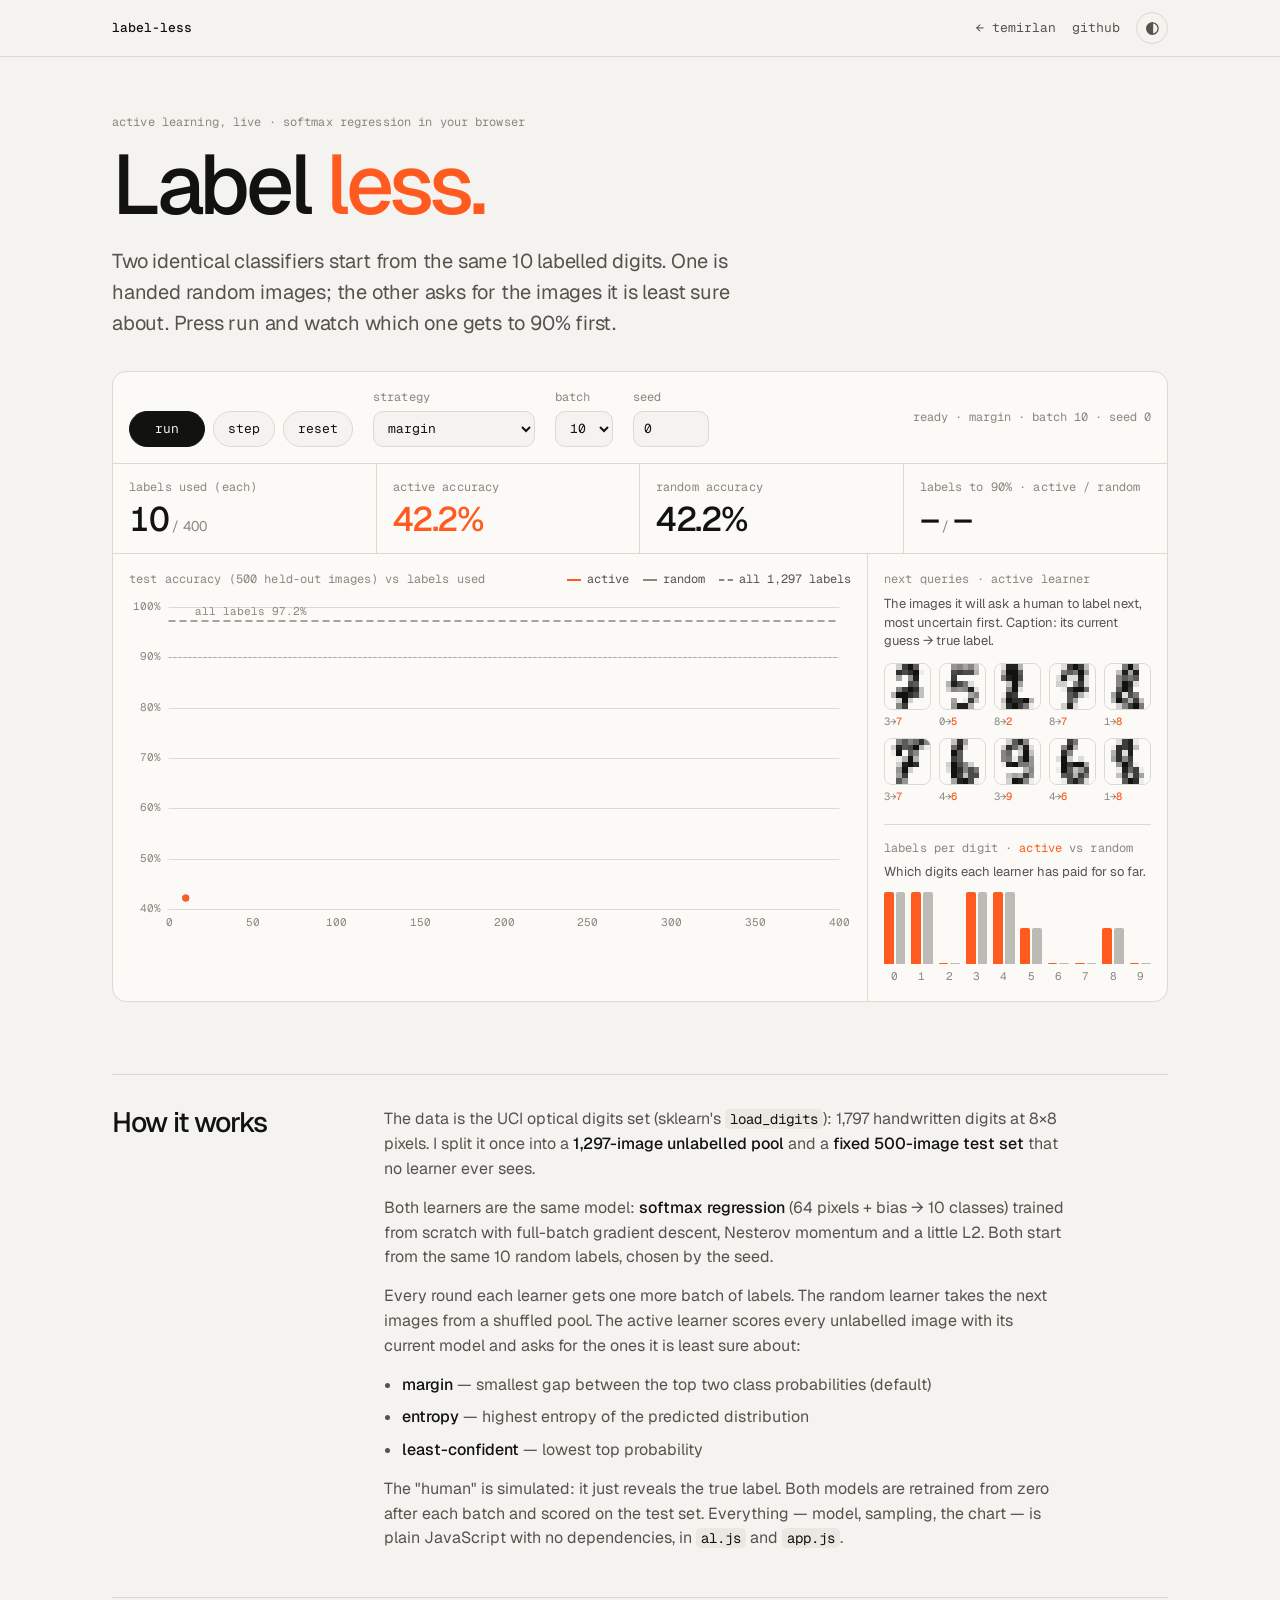
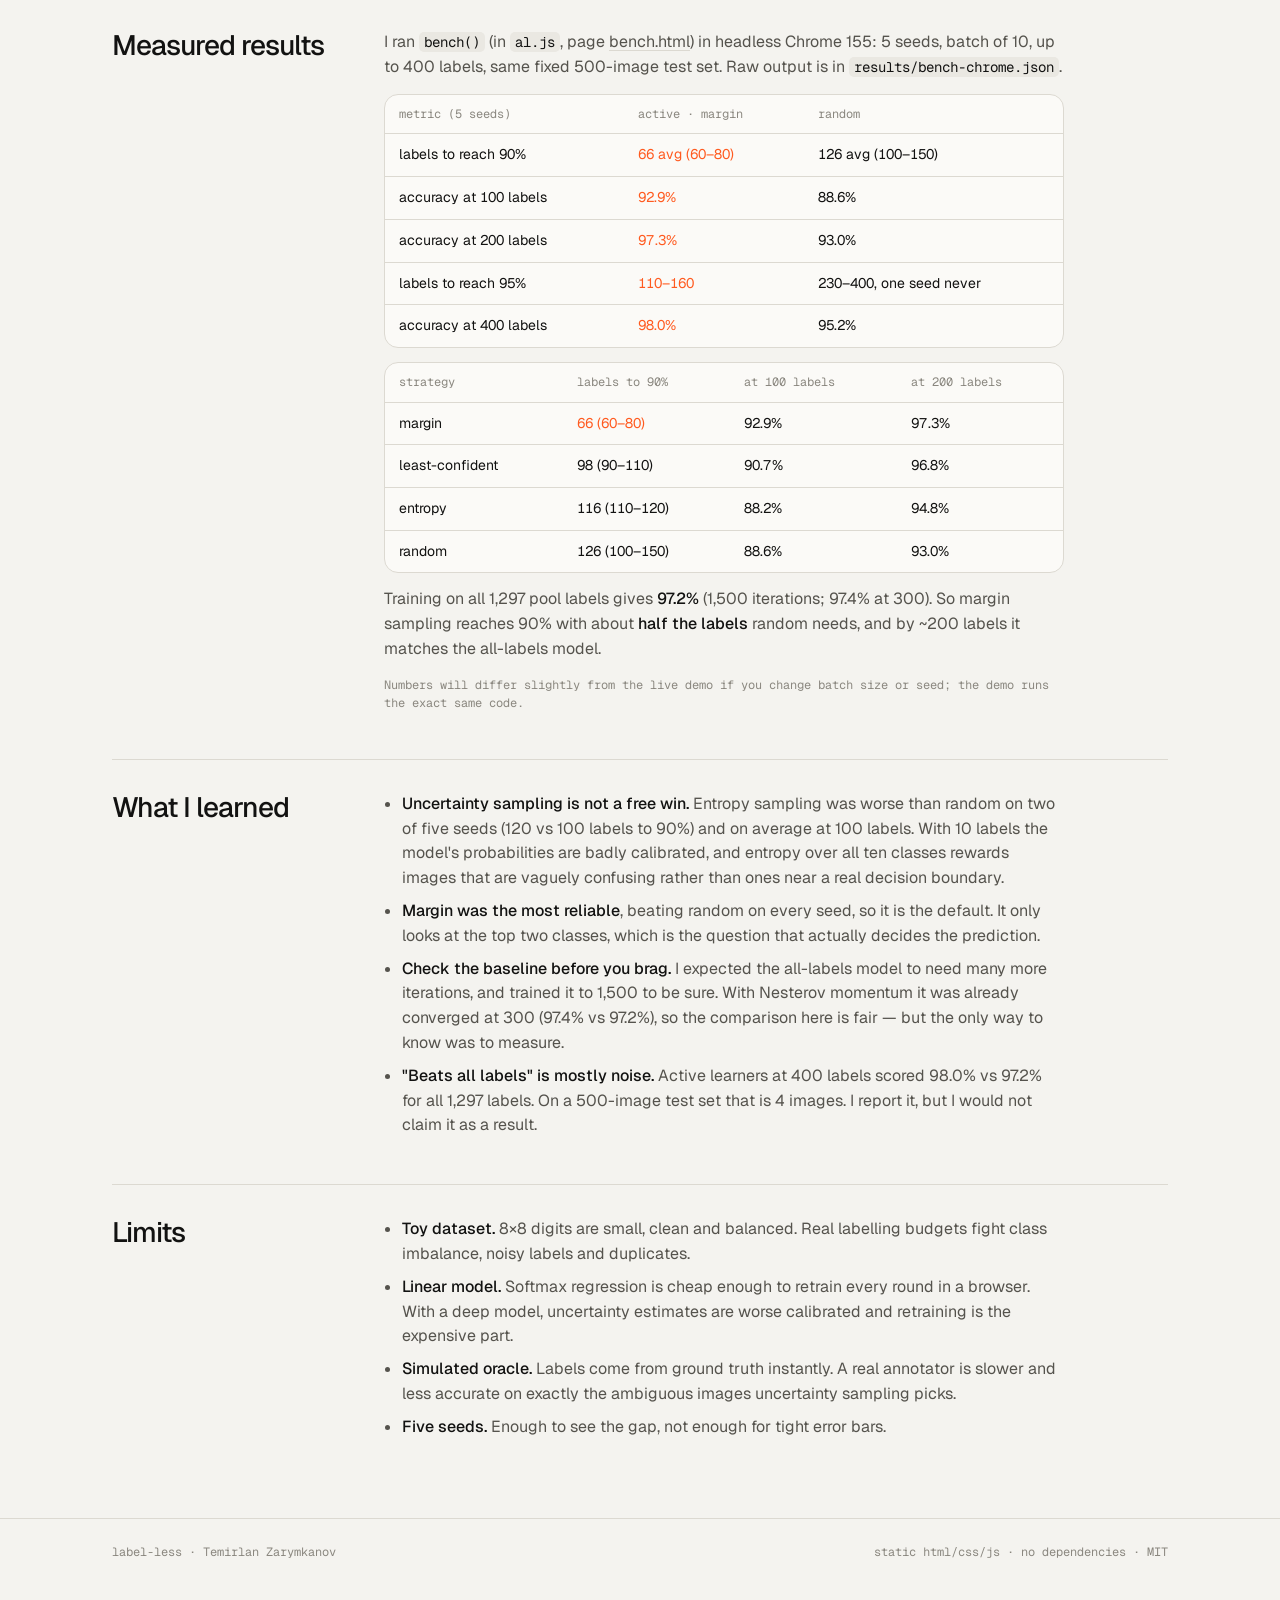
==== index.html @ 9a7c9ea3 "Label Less: active learning vs random sampling, live in the browser Softmax regression and margin/en" ====
<!doctype html>
<html lang="en">
<head>
<meta charset="utf-8">
<meta name="viewport" content="width=device-width, initial-scale=1">
<title>Label Less — active learning, live</title>
<meta name="description" content="Two identical classifiers start from the same 10 labels. One gets random images, the other asks for the ones it is least sure about. Watch the curves in your browser.">
<link rel="preconnect" href="https://fonts.googleapis.com">
<link rel="preconnect" href="https://fonts.gstatic.com" crossorigin>
<link href="https://fonts.googleapis.com/css2?family=Geist:wght@400;500;600&family=Geist+Mono:wght@400;500&display=swap" rel="stylesheet">
<link rel="stylesheet" href="style.css">
<script>
  try { var t = localStorage.getItem('theme'); if (t === 'light' || t === 'dark') document.documentElement.setAttribute('data-theme', t); } catch (e) {}
</script>
</head>
<body>

<header class="top">
  <div class="wrap">
    <span class="name">label-less</span>
    <nav>
      <a href="https://temirlanzzz.github.io">← temirlan</a>
      <a href="https://github.com/temirlanzzz/label-less">github</a>
      <button class="theme" id="theme" type="button" aria-label="Toggle colour theme">
        <svg viewBox="0 0 16 16" fill="none" stroke="currentColor" stroke-width="1.4"><circle cx="8" cy="8" r="6"/><path d="M8 2a6 6 0 0 0 0 12z" fill="currentColor"/></svg>
      </button>
    </nav>
  </div>
</header>

<main>
  <section class="hero wrap">
    <div class="label">active learning, live · softmax regression in your browser</div>
    <h1>Label <em>less.</em></h1>
    <p>Two identical classifiers start from the same 10 labelled digits. One is handed random images; the other asks for the images it is least sure about. Press run and watch which one gets to 90% first.</p>
  </section>

  <section class="wrap" aria-label="Live demo">
    <div class="demo">
      <div class="controls">
        <div class="btns">
          <button class="b primary" id="run" type="button" disabled>run</button>
          <button class="b" id="step" type="button" disabled>step</button>
          <button class="b" id="reset" type="button" disabled>reset</button>
        </div>
        <label class="field"><span class="label">strategy</span>
          <select id="strategy">
            <option value="margin">margin</option>
            <option value="entropy">entropy</option>
            <option value="least">least-confident</option>
          </select>
        </label>
        <label class="field"><span class="label">batch</span>
          <select id="batch">
            <option value="5">5</option>
            <option value="10" selected>10</option>
            <option value="20">20</option>
          </select>
        </label>
        <label class="field"><span class="label">seed</span>
          <input id="seed" type="number" min="0" max="9999" step="1" value="0" inputmode="numeric">
        </label>
        <div class="status" id="status">loading 1,797 digits…</div>
      </div>

      <div class="tiles">
        <div class="tile"><div class="label">labels used (each)</div><div class="v" id="t-labels">–</div></div>
        <div class="tile"><div class="label">active accuracy</div><div class="v acc" id="t-active">–</div></div>
        <div class="tile"><div class="label">random accuracy</div><div class="v" id="t-random">–</div></div>
        <div class="tile"><div class="label">labels to 90% · active / random</div><div class="v" id="t-90">–</div></div>
      </div>

      <div class="stage">
        <div class="chartbox">
          <div class="head">
            <span class="label">test accuracy (500 held-out images) vs labels used</span>
            <div class="legend">
              <span class="la"><i></i>active</span>
              <span class="lr"><i></i>random</span>
              <span class="lb"><i></i>all 1,297 labels</span>
            </div>
          </div>
          <canvas id="chart" role="img" aria-label="Accuracy versus number of labels for the active and random learners"></canvas>
        </div>
        <aside class="queries">
          <div class="label">next queries · active learner</div>
          <p>The images it will ask a human to label next, most uncertain first. Caption: its current guess → true label.</p>
          <div class="grid" id="grid"></div>
          <div class="classes">
            <div class="label">labels per digit · <span style="color:var(--accent)">active</span> vs random</div>
            <p>Which digits each learner has paid for so far.</p>
            <div class="bars" id="bars"></div>
            <div class="bars-x"><span>0</span><span>1</span><span>2</span><span>3</span><span>4</span><span>5</span><span>6</span><span>7</span><span>8</span><span>9</span></div>
          </div>
        </aside>
      </div>
    </div>
  </section>

  <section class="writeup wrap">
    <div class="sec">
      <h2>How it works</h2>
      <div class="body">
        <p>The data is the UCI optical digits set (sklearn's <code>load_digits</code>): 1,797 handwritten digits at 8×8 pixels. I split it once into a <strong>1,297-image unlabelled pool</strong> and a <strong>fixed 500-image test set</strong> that no learner ever sees.</p>
        <p>Both learners are the same model: <strong>softmax regression</strong> (64 pixels + bias → 10 classes) trained from scratch with full-batch gradient descent, Nesterov momentum and a little L2. Both start from the same 10 random labels, chosen by the seed.</p>
        <p>Every round each learner gets one more batch of labels. The random learner takes the next images from a shuffled pool. The active learner scores every unlabelled image with its current model and asks for the ones it is least sure about:</p>
        <ul>
          <li><strong>margin</strong> — smallest gap between the top two class probabilities (default)</li>
          <li><strong>entropy</strong> — highest entropy of the predicted distribution</li>
          <li><strong>least-confident</strong> — lowest top probability</li>
        </ul>
        <p>The "human" is simulated: it just reveals the true label. Both models are retrained from zero after each batch and scored on the test set. Everything — model, sampling, the chart — is plain JavaScript with no dependencies, in <code>al.js</code> and <code>app.js</code>.</p>
      </div>
    </div>

    <div class="sec">
      <h2>Measured results</h2>
      <div class="body" id="results">
        <p>I ran <code>bench()</code> (in <code>al.js</code>, page <a href="bench.html">bench.html</a>) in headless Chrome 155: 5 seeds, batch of 10, up to 400 labels, same fixed 500-image test set. Raw output is in <code>results/bench-chrome.json</code>.</p>
        <div class="tablewrap"><table>
          <thead><tr><th>metric (5 seeds)</th><th>active · margin</th><th>random</th></tr></thead>
          <tbody>
            <tr><td>labels to reach 90%</td><td class="hl">66 avg (60–80)</td><td>126 avg (100–150)</td></tr>
            <tr><td>accuracy at 100 labels</td><td class="hl">92.9%</td><td>88.6%</td></tr>
            <tr><td>accuracy at 200 labels</td><td class="hl">97.3%</td><td>93.0%</td></tr>
            <tr><td>labels to reach 95%</td><td class="hl">110–160</td><td>230–400, one seed never</td></tr>
            <tr><td>accuracy at 400 labels</td><td class="hl">98.0%</td><td>95.2%</td></tr>
          </tbody>
        </table></div>
        <div class="tablewrap"><table>
          <thead><tr><th>strategy</th><th>labels to 90%</th><th>at 100 labels</th><th>at 200 labels</th></tr></thead>
          <tbody>
            <tr><td>margin</td><td class="hl">66 (60–80)</td><td>92.9%</td><td>97.3%</td></tr>
            <tr><td>least-confident</td><td>98 (90–110)</td><td>90.7%</td><td>96.8%</td></tr>
            <tr><td>entropy</td><td>116 (110–120)</td><td>88.2%</td><td>94.8%</td></tr>
            <tr><td>random</td><td>126 (100–150)</td><td>88.6%</td><td>93.0%</td></tr>
          </tbody>
        </table></div>
        <p>Training on all 1,297 pool labels gives <strong>97.2%</strong> (1,500 iterations; 97.4% at 300). So margin sampling reaches 90% with about <strong>half the labels</strong> random needs, and by ~200 labels it matches the all-labels model.</p>
        <p class="note">Numbers will differ slightly from the live demo if you change batch size or seed; the demo runs the exact same code.</p>
      </div>
    </div>

    <div class="sec">
      <h2>What I learned</h2>
      <div class="body" id="learned">
        <ul>
          <li><strong>Uncertainty sampling is not a free win.</strong> Entropy sampling was worse than random on two of five seeds (120 vs 100 labels to 90%) and on average at 100 labels. With 10 labels the model's probabilities are badly calibrated, and entropy over all ten classes rewards images that are vaguely confusing rather than ones near a real decision boundary.</li>
          <li><strong>Margin was the most reliable</strong>, beating random on every seed, so it is the default. It only looks at the top two classes, which is the question that actually decides the prediction.</li>
          <li><strong>Check the baseline before you brag.</strong> I expected the all-labels model to need many more iterations, and trained it to 1,500 to be sure. With Nesterov momentum it was already converged at 300 (97.4% vs 97.2%), so the comparison here is fair — but the only way to know was to measure.</li>
          <li><strong>"Beats all labels" is mostly noise.</strong> Active learners at 400 labels scored 98.0% vs 97.2% for all 1,297 labels. On a 500-image test set that is 4 images. I report it, but I would not claim it as a result.</li>
        </ul>
      </div>
    </div>

    <div class="sec">
      <h2>Limits</h2>
      <div class="body">
        <ul>
          <li><strong>Toy dataset.</strong> 8×8 digits are small, clean and balanced. Real labelling budgets fight class imbalance, noisy labels and duplicates.</li>
          <li><strong>Linear model.</strong> Softmax regression is cheap enough to retrain every round in a browser. With a deep model, uncertainty estimates are worse calibrated and retraining is the expensive part.</li>
          <li><strong>Simulated oracle.</strong> Labels come from ground truth instantly. A real annotator is slower and less accurate on exactly the ambiguous images uncertainty sampling picks.</li>
          <li><strong>Five seeds.</strong> Enough to see the gap, not enough for tight error bars.</li>
        </ul>
      </div>
    </div>
  </section>
</main>

<footer>
  <div class="wrap">
    <span>label-less · Temirlan Zarymkanov</span>
    <span>static html/css/js · no dependencies · MIT</span>
  </div>
</footer>

<script src="al.js"></script>
<script src="app.js"></script>
</body>
</html>
---- style.css ----
:root {
  --bg: #f4f3ef; --surface: #eae8e2; --card: #fbfaf7;
  --ink: #121211; --ink-2: #55534d; --ink-3: #8a877f;
  --line: #dcd9d1; --accent: #ff5a1f;
  --random: #8a877f;
  --radius: 14px;
  --sans: 'Geist', ui-sans-serif, system-ui, -apple-system, 'Segoe UI', sans-serif;
  --mono: 'Geist Mono', ui-monospace, 'SFMono-Regular', Menlo, Consolas, monospace;
  color-scheme: light;
}
@media (prefers-color-scheme: dark) {
  :root:not([data-theme="light"]) {
    --bg: #0d0d0c; --surface: #171715; --card: #121211;
    --ink: #ecebe6; --ink-2: #a3a199; --ink-3: #6f6d67;
    --line: #262623; --accent: #ff6a33; --random: #8a877f;
    color-scheme: dark;
  }
}
:root[data-theme="dark"] {
  --bg: #0d0d0c; --surface: #171715; --card: #121211;
  --ink: #ecebe6; --ink-2: #a3a199; --ink-3: #6f6d67;
  --line: #262623; --accent: #ff6a33; --random: #8a877f;
  color-scheme: dark;
}

* { box-sizing: border-box; }
html { -webkit-text-size-adjust: 100%; }
body {
  margin: 0; background: var(--bg); color: var(--ink);
  font-family: var(--sans); font-size: 16px; line-height: 1.55;
  -webkit-font-smoothing: antialiased;
}
a { color: inherit; text-decoration-color: var(--line); text-underline-offset: 3px; }
a:hover { text-decoration-color: var(--accent); }
.wrap { max-width: 1120px; margin: 0 auto; padding: 0 16px; }
@media (min-width: 720px) { .wrap { padding: 0 32px; } }

.mono, .label { font-family: var(--mono); }
.label { font-size: 12px; text-transform: lowercase; letter-spacing: 0.01em; color: var(--ink-3); }

/* top bar */
.top { border-bottom: 1px solid var(--line); }
.top .wrap { display: flex; align-items: center; gap: 16px; height: 56px; }
.top .name { font-family: var(--mono); font-size: 13px; font-weight: 500; }
.top nav { margin-left: auto; display: flex; align-items: center; gap: 16px; font-family: var(--mono); font-size: 13px; color: var(--ink-2); }
.top nav a { text-decoration: none; }
.top nav a:hover { color: var(--ink); }
.theme {
  width: 32px; height: 32px; border-radius: 50%; border: 1px solid var(--line);
  background: transparent; color: var(--ink-2); cursor: pointer; display: grid; place-items: center; padding: 0;
}
.theme:hover { color: var(--ink); border-color: var(--ink-3); }
.theme svg { width: 15px; height: 15px; }

/* hero */
.hero { padding-top: 56px; padding-bottom: 32px; }
.hero h1 {
  font-size: clamp(40px, 8vw, 84px); font-weight: 500; letter-spacing: -0.045em; line-height: 0.98; margin: 12px 0 20px;
}
.hero h1 em { font-style: normal; color: var(--accent); }
.hero p { max-width: 640px; font-size: clamp(17px, 2.1vw, 20px); color: var(--ink-2); margin: 0; letter-spacing: -0.01em; }

/* demo */
.demo { background: var(--card); border: 1px solid var(--line); border-radius: var(--radius); overflow: hidden; }
.controls { display: flex; flex-wrap: wrap; gap: 12px 20px; align-items: end; padding: 16px; border-bottom: 1px solid var(--line); }
.btns { display: flex; gap: 8px; flex-wrap: wrap; }
button.b {
  font-family: var(--mono); font-size: 13px; text-transform: lowercase;
  height: 36px; padding: 0 14px; border-radius: 999px; cursor: pointer;
  border: 1px solid var(--line); background: var(--bg); color: var(--ink);
}
button.b:hover { border-color: var(--ink-3); }
button.b.primary { background: var(--ink); color: var(--bg); border-color: var(--ink); min-width: 76px; }
button.b:disabled { opacity: 0.4; cursor: default; }
.field { display: flex; flex-direction: column; gap: 4px; }
.field select, .field input {
  font-family: var(--mono); font-size: 13px; height: 36px; padding: 0 10px; border-radius: 10px;
  border: 1px solid var(--line); background: var(--bg); color: var(--ink);
}
.field input { width: 76px; }
.field select:focus, .field input:focus, button.b:focus-visible, .theme:focus-visible { outline: 2px solid var(--accent); outline-offset: 2px; }
.status { margin-left: auto; font-family: var(--mono); font-size: 12px; color: var(--ink-3); align-self: center; }
@media (max-width: 719px) { .status { margin-left: 0; width: 100%; } }

.tiles { display: grid; grid-template-columns: repeat(2, 1fr); border-bottom: 1px solid var(--line); }
@media (min-width: 720px) { .tiles { grid-template-columns: repeat(4, 1fr); } }
.tile { padding: 14px 16px; border-right: 1px solid var(--line); border-bottom: 1px solid var(--line); min-width: 0; }
.tile:nth-child(2n) { border-right: 0; }
.tile:nth-last-child(-n+2) { border-bottom: 0; }
@media (min-width: 720px) {
  .tile { border-bottom: 0; }
  .tile:nth-child(2n) { border-right: 1px solid var(--line); }
  .tile:last-child { border-right: 0; }
}
.tile .v { font-size: clamp(24px, 3.4vw, 34px); font-weight: 500; letter-spacing: -0.04em; line-height: 1.15; margin-top: 4px; font-variant-numeric: tabular-nums; }
.tile .v small { font-size: 14px; color: var(--ink-3); letter-spacing: 0; font-weight: 400; }
.tile .v.acc { color: var(--accent); }

.stage { display: grid; grid-template-columns: 1fr; }
@media (min-width: 900px) { .stage { grid-template-columns: minmax(0, 1fr) 300px; } }
.chartbox { padding: 16px; min-width: 0; }
.chartbox .head { display: flex; justify-content: space-between; align-items: baseline; gap: 12px; flex-wrap: wrap; margin-bottom: 8px; }
.legend { display: flex; gap: 14px; flex-wrap: wrap; font-family: var(--mono); font-size: 12px; color: var(--ink-2); }
.legend i { display: inline-block; width: 14px; height: 0; border-top: 2px solid; vertical-align: middle; margin-right: 6px; }
.legend .la i { border-color: var(--accent); }
.legend .lr i { border-color: var(--random); }
.legend .lb i { border-color: var(--ink-3); border-top-style: dashed; }
canvas#chart { width: 100%; height: 340px; display: block; }
@media (max-width: 719px) { canvas#chart { height: 260px; } }

.queries { padding: 16px; border-top: 1px solid var(--line); }
@media (min-width: 900px) { .queries { border-top: 0; border-left: 1px solid var(--line); } }
.queries p { font-size: 13px; color: var(--ink-2); margin: 6px 0 12px; line-height: 1.45; }
.grid { display: grid; grid-template-columns: repeat(5, 1fr); gap: 8px; }
.cell { min-width: 0; }
.cell canvas { width: 100%; aspect-ratio: 1; display: block; border-radius: 8px; border: 1px solid var(--line); image-rendering: pixelated; background: var(--bg); }
.cell .cap { font-family: var(--mono); font-size: 10.5px; color: var(--ink-3); margin-top: 3px; white-space: nowrap; overflow: hidden; text-overflow: ellipsis; }
.cell .cap b { color: var(--ink); font-weight: 500; }
.cell .cap .x { color: var(--accent); }

/* write-up */
.writeup { padding-top: 72px; padding-bottom: 32px; }
.sec { display: grid; grid-template-columns: 1fr; gap: 8px 32px; padding: 32px 0; border-top: 1px solid var(--line); }
@media (min-width: 900px) { .sec { grid-template-columns: 240px minmax(0, 1fr); } }
.sec h2 { font-size: 28px; font-weight: 500; letter-spacing: -0.035em; line-height: 1.1; margin: 0; }
.sec .body { max-width: 680px; color: var(--ink-2); }
.sec .body p { margin: 0 0 14px; }
.sec .body strong { color: var(--ink); font-weight: 500; }
.sec .body ul { margin: 0 0 14px; padding-left: 18px; }
.sec .body li { margin-bottom: 8px; }
.sec code { font-family: var(--mono); font-size: 0.88em; background: var(--surface); padding: 1px 5px; border-radius: 5px; color: var(--ink); }
.tablewrap { overflow-x: auto; border: 1px solid var(--line); border-radius: var(--radius); background: var(--card); margin-bottom: 14px; }
table { border-collapse: collapse; width: 100%; font-size: 14px; }
th, td { text-align: left; padding: 10px 14px; border-bottom: 1px solid var(--line); white-space: nowrap; }
tr:last-child td { border-bottom: 0; }
th { font-family: var(--mono); font-weight: 400; font-size: 12px; color: var(--ink-3); text-transform: lowercase; }
td { color: var(--ink); font-variant-numeric: tabular-nums; }
td.hl { color: var(--accent); }
.note { font-family: var(--mono); font-size: 12px; color: var(--ink-3); }

footer { border-top: 1px solid var(--line); padding: 24px 0 40px; font-family: var(--mono); font-size: 12px; color: var(--ink-3); }
footer .wrap { display: flex; justify-content: space-between; gap: 12px; flex-wrap: wrap; }

.classes { margin-top: 20px; padding-top: 14px; border-top: 1px solid var(--line); }
.classes p { margin: 6px 0 10px; }
.bars { display: grid; grid-template-columns: repeat(10, 1fr); gap: 6px; align-items: end; height: 72px; }
.bar { display: flex; gap: 2px; align-items: end; height: 100%; }
.bar i { flex: 1; display: block; min-height: 1px; border-radius: 2px 2px 0 0; }
.bar i.a { background: var(--accent); }
.bar i.r { background: var(--random); opacity: 0.55; }
.bars-x { display: grid; grid-template-columns: repeat(10, 1fr); gap: 6px; font-family: var(--mono); font-size: 11px; color: var(--ink-3); text-align: center; margin-top: 4px; }
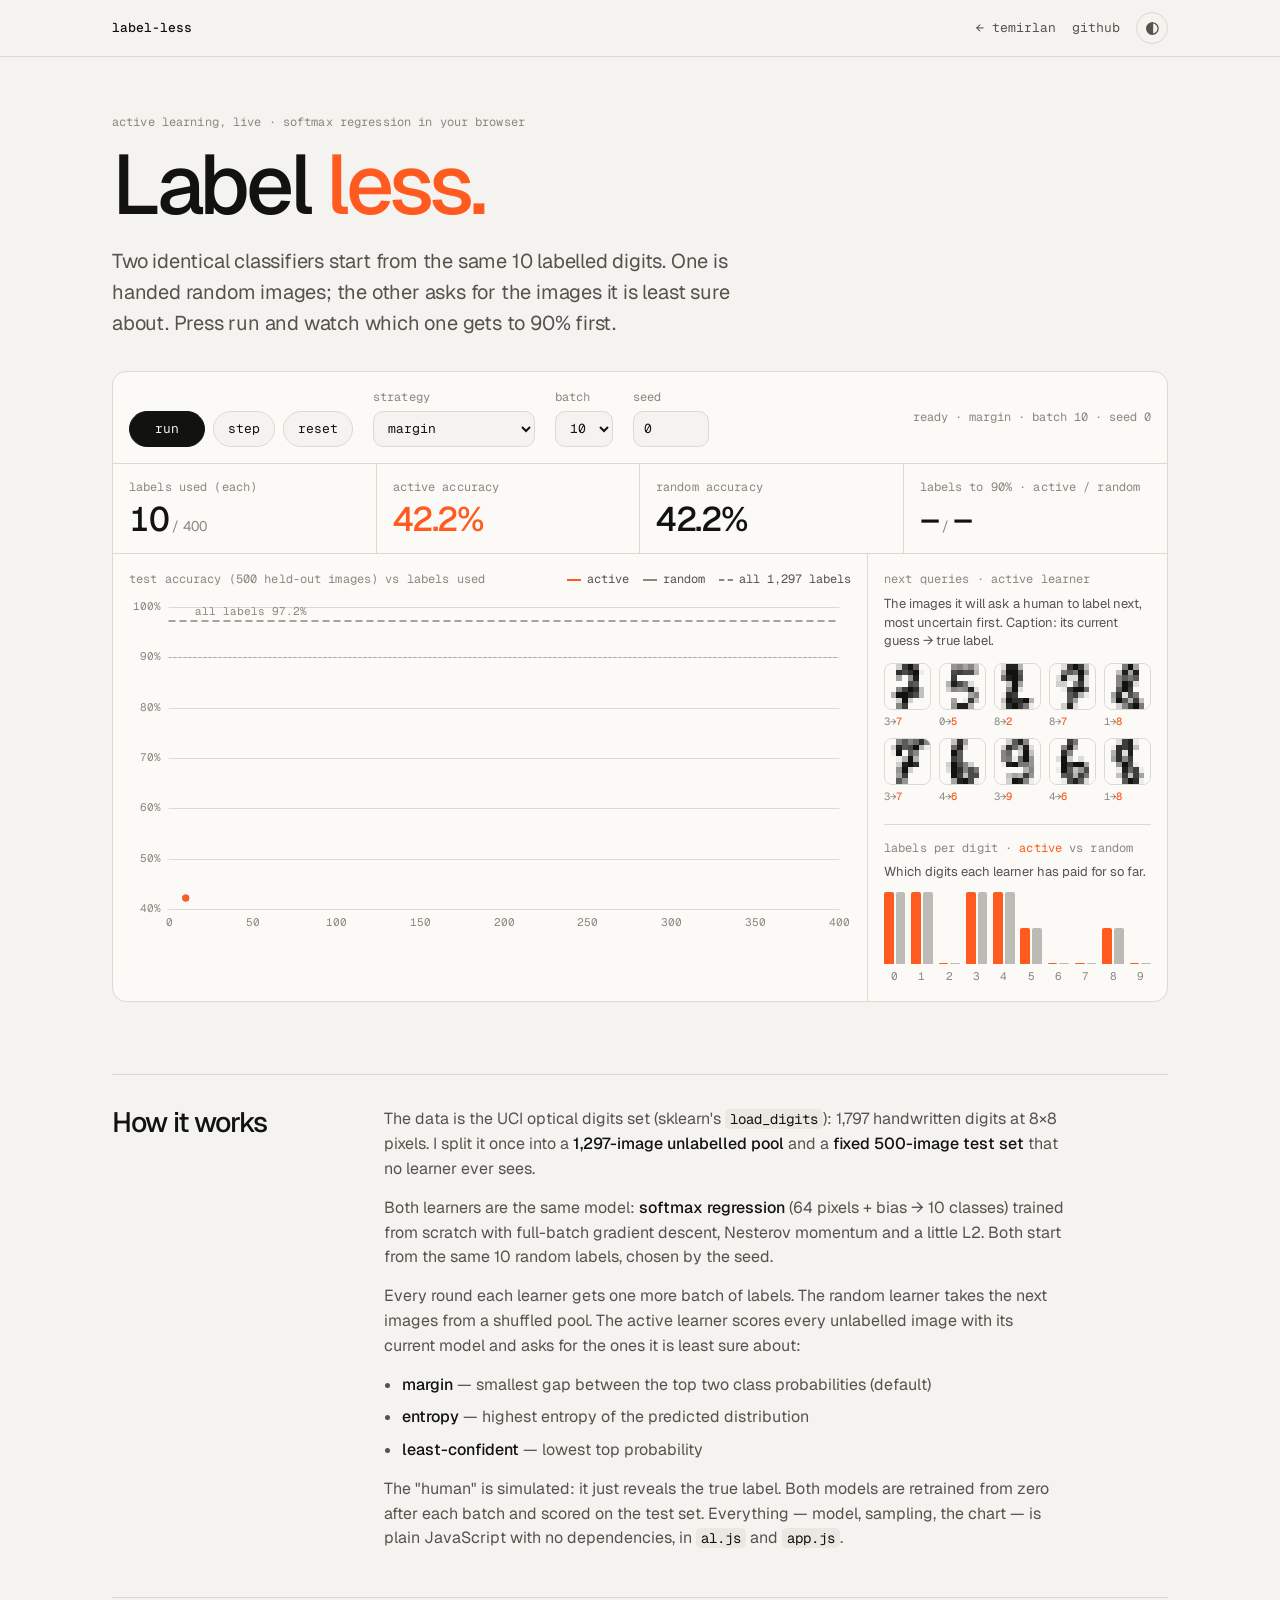
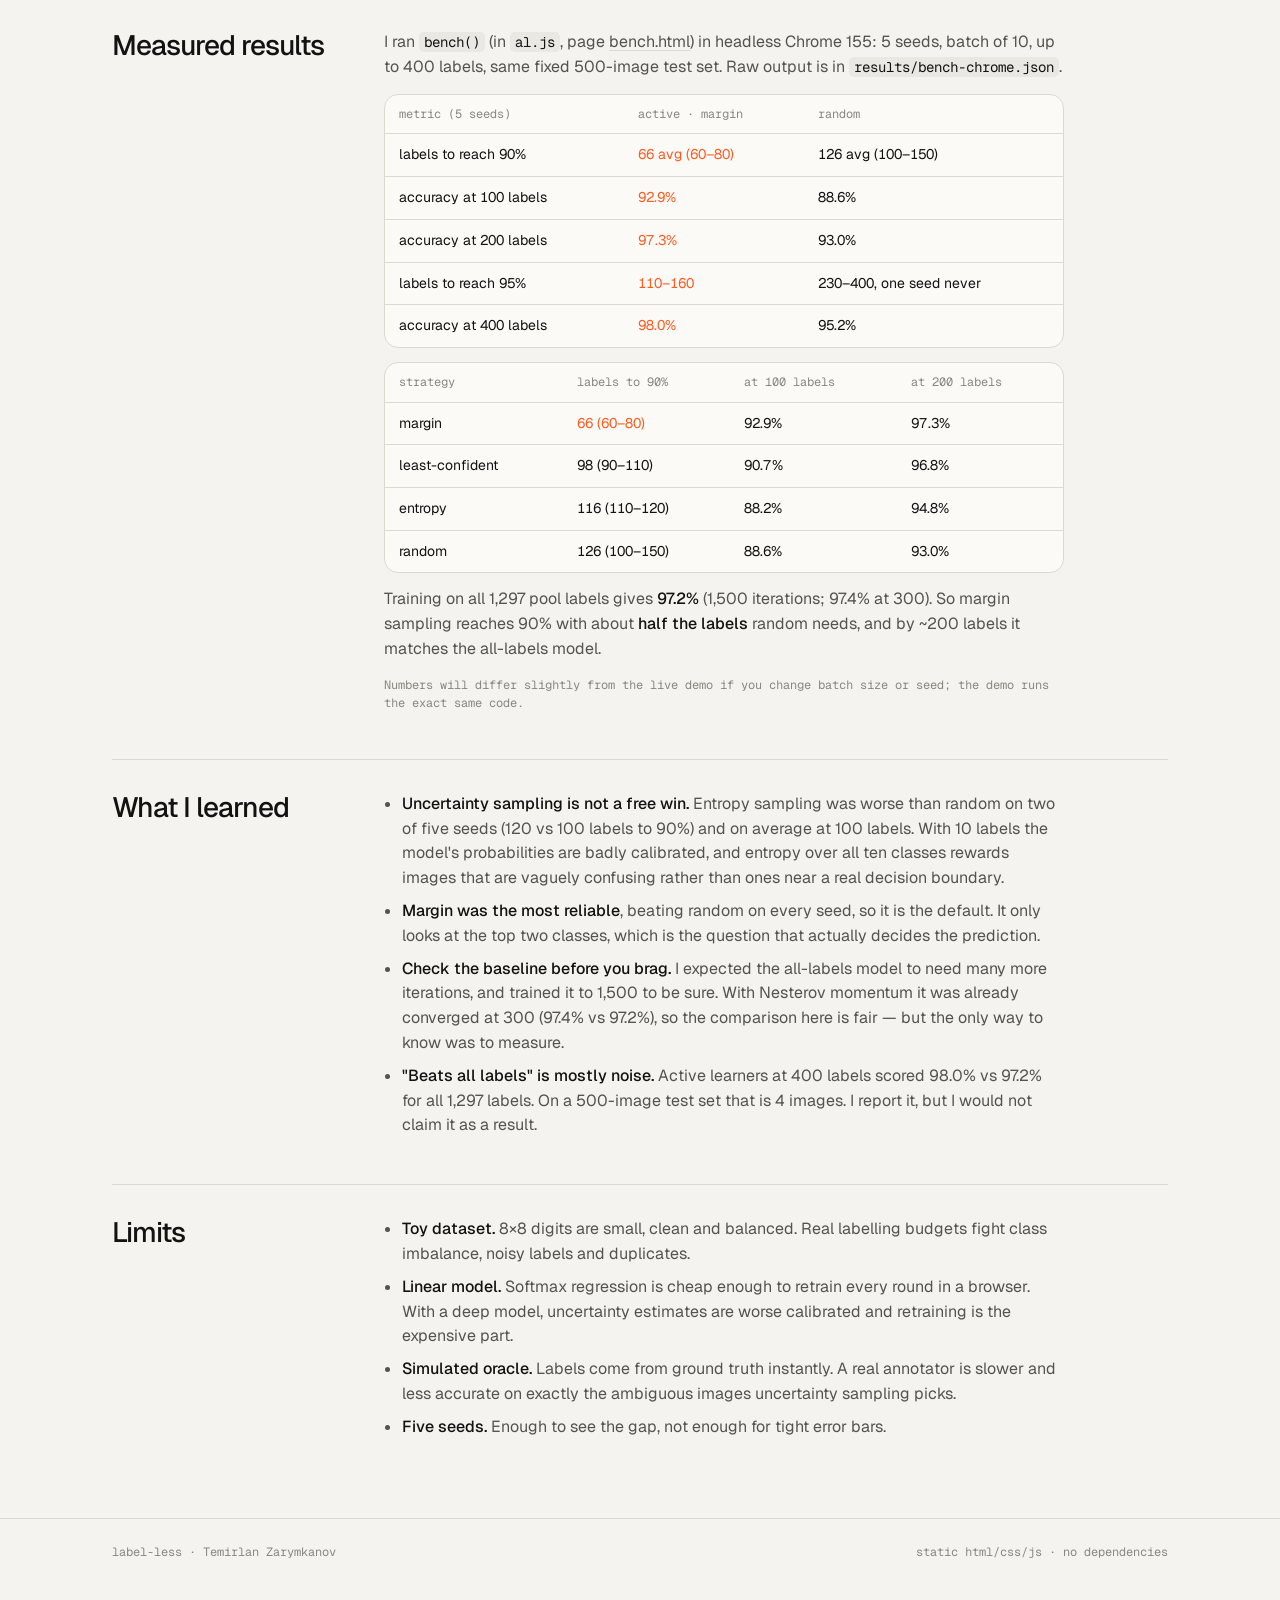
==== commit 0fa75cfa: "Remove license file and license mentions Co-Authored-By: Claude Opus 5.5 <noreply@anthropic.com>" ====
--- a/index.html
+++ b/index.html
@@ -170,7 +170,7 @@
 <footer>
   <div class="wrap">
     <span>label-less · Temirlan Zarymkanov</span>
-    <span>static html/css/js · no dependencies · MIT</span>
+    <span>static html/css/js · no dependencies</span>
   </div>
 </footer>
 
